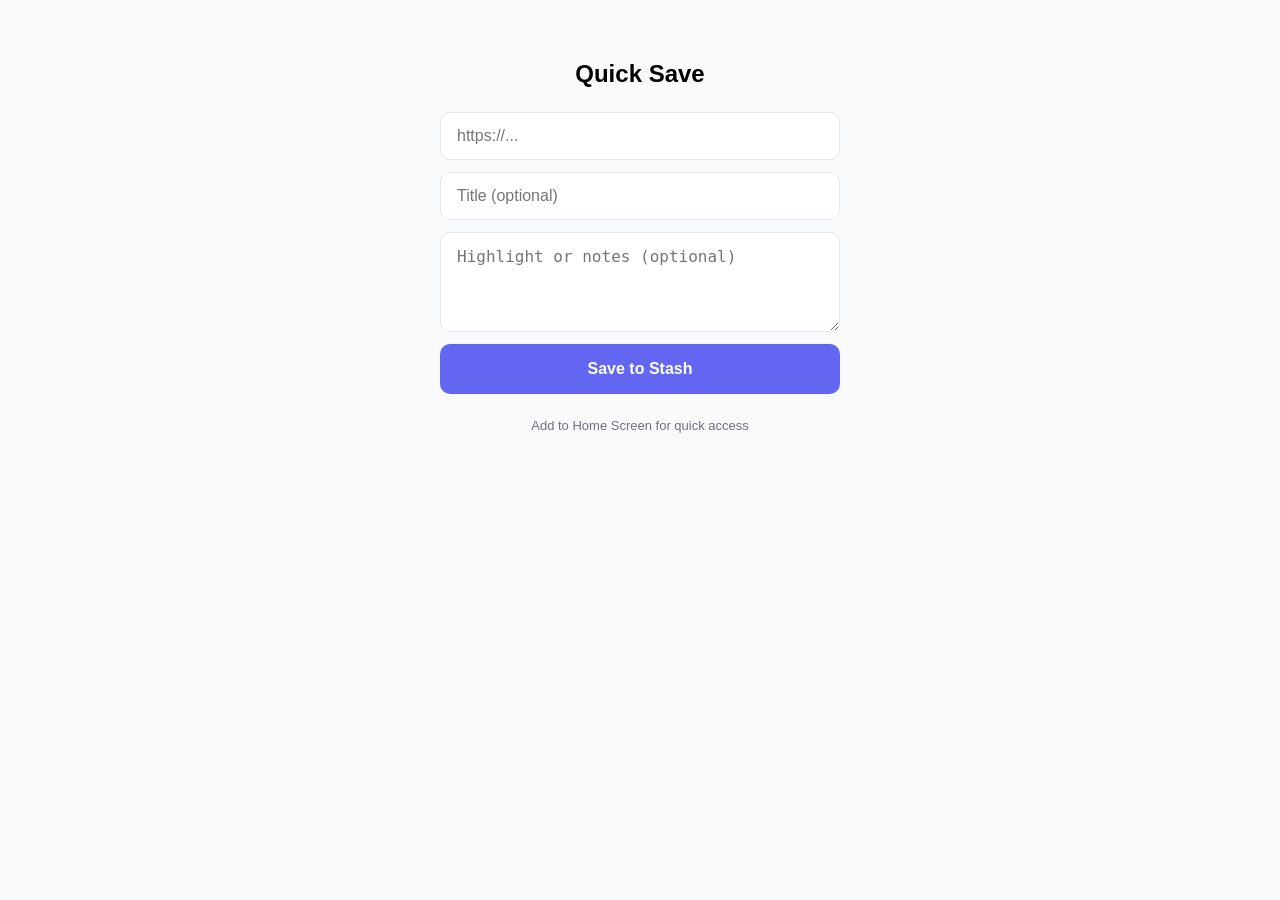
==== web/save.html @ 011a1f21 "Add Web Share Target for Android share sheet + save.html credentials" ====
<!DOCTYPE html>
<html lang="en">
<head>
  <meta charset="UTF-8">
  <meta name="viewport" content="width=device-width, initial-scale=1.0">
  <meta name="apple-mobile-web-app-capable" content="yes">
  <meta name="apple-mobile-web-app-status-bar-style" content="black-translucent">
  <title>Quick Save - Stash</title>
  <style>
    * { margin: 0; padding: 0; box-sizing: border-box; }
    body {
      font-family: -apple-system, BlinkMacSystemFont, 'Segoe UI', Roboto, sans-serif;
      background: #f9fafb;
      min-height: 100vh;
      padding: 20px;
    }
    .container {
      max-width: 400px;
      margin: 0 auto;
      padding-top: 40px;
    }
    h1 {
      font-size: 24px;
      margin-bottom: 24px;
      text-align: center;
    }
    .form {
      display: flex;
      flex-direction: column;
      gap: 12px;
    }
    input, textarea {
      padding: 14px 16px;
      border: 1px solid #e5e7eb;
      border-radius: 10px;
      font-size: 16px;
      -webkit-appearance: none;
    }
    input:focus, textarea:focus {
      outline: none;
      border-color: #6366f1;
    }
    textarea {
      min-height: 100px;
      resize: vertical;
    }
    .btn {
      padding: 16px;
      background: #6366f1;
      color: white;
      border: none;
      border-radius: 10px;
      font-size: 16px;
      font-weight: 600;
      cursor: pointer;
      -webkit-appearance: none;
    }
    .btn:active { background: #4f46e5; }
    .btn:disabled { opacity: 0.6; }
    .status {
      text-align: center;
      padding: 12px;
      border-radius: 8px;
      margin-top: 16px;
      display: none;
    }
    .status.success {
      display: block;
      background: #d1fae5;
      color: #065f46;
    }
    .status.error {
      display: block;
      background: #fee2e2;
      color: #991b1b;
    }
    .hint {
      font-size: 13px;
      color: #6b7280;
      text-align: center;
      margin-top: 24px;
    }
  </style>
</head>
<body>
  <div class="container">
    <h1>Quick Save</h1>
    <form class="form" id="save-form">
      <input type="url" id="url" placeholder="https://..." required>
      <input type="text" id="title" placeholder="Title (optional)">
      <textarea id="highlight" placeholder="Highlight or notes (optional)"></textarea>
      <button type="submit" class="btn" id="save-btn">Save to Stash</button>
    </form>
    <div class="status" id="status"></div>
    <p class="hint">Add to Home Screen for quick access</p>
  </div>

  <script>
    const CONFIG = {
      SUPABASE_URL: 'https://fczfjrgxytiwpokdklxm.supabase.co',
      SUPABASE_ANON_KEY: 'eyJhbGciOiJIUzI1NiIsInR5cCI6IkpXVCJ9.eyJpc3MiOiJzdXBhYmFzZSIsInJlZiI6ImZjemZqcmd4eXRpd3Bva2RrbHhtIiwicm9sZSI6ImFub24iLCJpYXQiOjE3NzMwNzA3NzcsImV4cCI6MjA4ODY0Njc3N30.Ag65xJZKYqC8FCG160f--Yx02BSl51sOPF-o6l0kAUo',
      USER_ID: '7dfa5d6e-040d-4494-89dc-d4a807568cec',
    };

    document.getElementById('save-form').addEventListener('submit', async (e) => {
      e.preventDefault();

      const btn = document.getElementById('save-btn');
      const status = document.getElementById('status');
      const url = document.getElementById('url').value.trim();
      const title = document.getElementById('title').value.trim();
      const highlight = document.getElementById('highlight').value.trim();

      btn.disabled = true;
      btn.textContent = 'Saving...';
      status.className = 'status';

      try {
        const data = {
          user_id: CONFIG.USER_ID,
          url: url,
          title: title || new URL(url).hostname,
          site_name: new URL(url).hostname.replace('www.', ''),
          source: 'mobile-web',
        };

        if (highlight) {
          data.highlight = highlight;
        }

        const res = await fetch(`${CONFIG.SUPABASE_URL}/rest/v1/saves`, {
          method: 'POST',
          headers: {
            'apikey': CONFIG.SUPABASE_ANON_KEY,
            'Content-Type': 'application/json',
            'Prefer': 'return=minimal',
          },
          body: JSON.stringify(data),
        });

        if (res.ok) {
          status.textContent = 'Saved!';
          status.className = 'status success';
          document.getElementById('url').value = '';
          document.getElementById('title').value = '';
          document.getElementById('highlight').value = '';
        } else {
          throw new Error('Save failed');
        }
      } catch (err) {
        status.textContent = 'Failed to save. Check the URL.';
        status.className = 'status error';
      }

      btn.disabled = false;
      btn.textContent = 'Save to Stash';
    });

    // Pre-fill from Web Share Target query params (Android share sheet)
    const params = new URLSearchParams(window.location.search);
    const sharedUrl = params.get("url") || params.get("text") || "";
    const sharedTitle = params.get("title") || "";
    if (sharedUrl.startsWith("http")) document.getElementById("url").value = sharedUrl;
    if (sharedTitle) document.getElementById("title").value = sharedTitle;

    // Auto-paste from clipboard on focus (if permitted)
    document.getElementById('url').addEventListener('focus', async () => {
      const urlInput = document.getElementById('url');
      if (urlInput.value) return;
      try {
        const text = await navigator.clipboard.readText();
        if (text.startsWith('http')) {
          urlInput.value = text;
        }
      } catch (e) {}
    });
  </script>
</body>
</html>
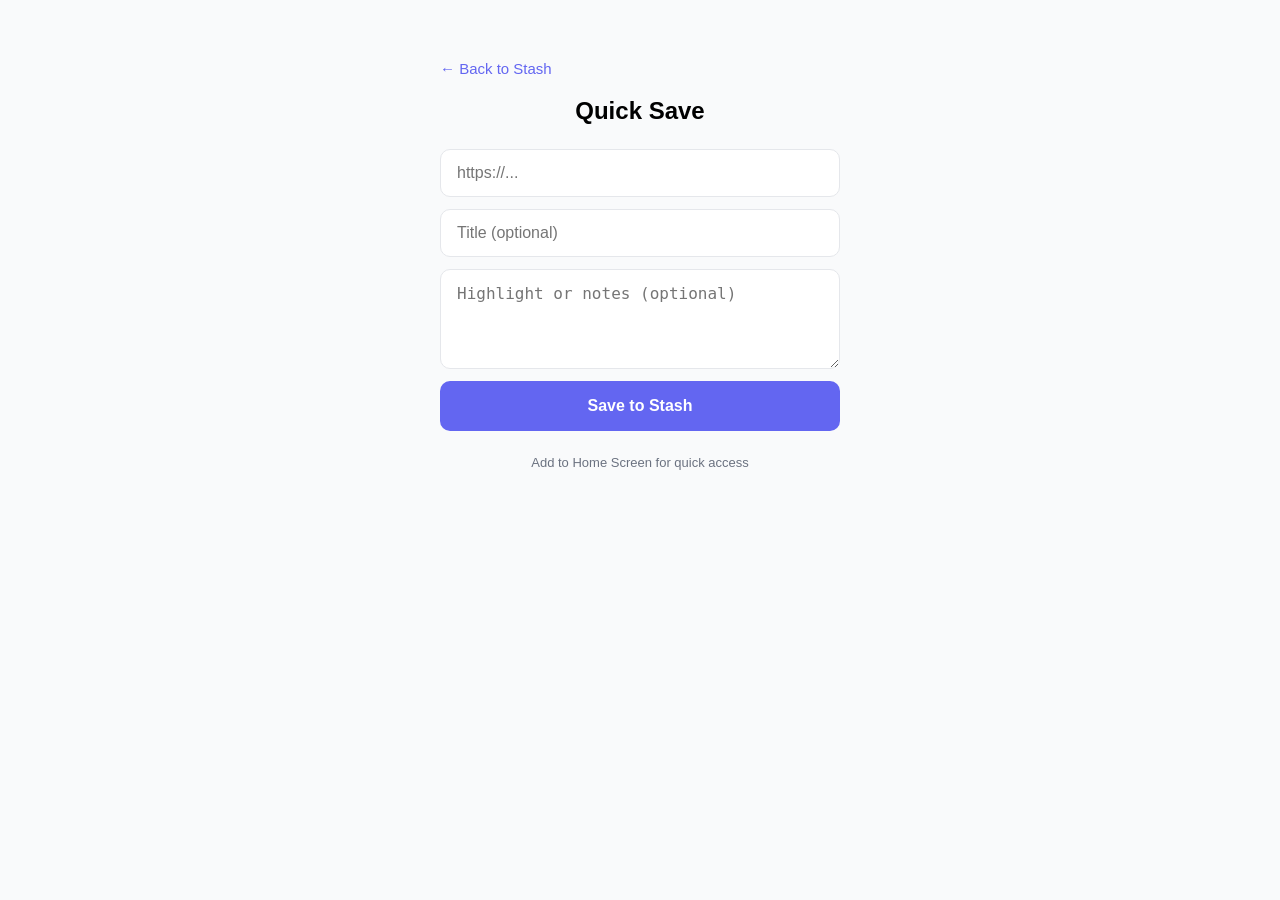
==== commit 8060f1b6: "Add back to Stash link at top of quick save screen" ====
--- a/web/save.html
+++ b/web/save.html
@@ -6,6 +6,7 @@
   <meta name="apple-mobile-web-app-capable" content="yes">
   <meta name="apple-mobile-web-app-status-bar-style" content="black-translucent">
   <title>Quick Save - Stash</title>
+  <script>(function(){const t=localStorage.getItem("stash-theme");if(t)document.documentElement.setAttribute("data-theme",t);})();</script>
   <style>
     * { margin: 0; padding: 0; box-sizing: border-box; }
     body {
@@ -74,16 +75,34 @@
       background: #fee2e2;
       color: #991b1b;
     }
+    .back-link {
+      display: none;
+      text-align: center;
+      margin-top: 16px;
+    }
+    .back-link a {
+      color: #6366f1;
+      text-decoration: none;
+      font-size: 15px;
+      font-weight: 500;
+    }
     .hint {
       font-size: 13px;
       color: #6b7280;
       text-align: center;
       margin-top: 24px;
     }
+
+    [data-theme='dark'] body { background: #1a1a2e; color: #e5e7eb; }
+    [data-theme='dark'] input,
+    [data-theme='dark'] textarea { background: #2d2d44; border-color: #4b4b6b; color: #e5e7eb; }
+    [data-theme='dark'] .hint { color: #9ca3af; }
+    [data-theme='dark'] .back-link a { color: #818cf8; }
   </style>
 </head>
 <body>
   <div class="container">
+    <a href="#" onclick="event.preventDefault();window.location.replace('/?from=save');" style="display:inline-block;margin-bottom:20px;color:#6366f1;text-decoration:none;font-size:15px;font-weight:500;">← Back to Stash</a>
     <h1>Quick Save</h1>
     <form class="form" id="save-form">
       <input type="url" id="url" placeholder="https://..." required>
@@ -92,7 +111,10 @@
       <button type="submit" class="btn" id="save-btn">Save to Stash</button>
     </form>
     <div class="status" id="status"></div>
-    <p class="hint">Add to Home Screen for quick access</p>
+    <div class="back-link" id="back-link">
+        <a href="#" onclick="event.preventDefault();window.location.replace('/?from=save');">← Back to Stash</a>
+      </div>
+      <p class="hint">Add to Home Screen for quick access</p>
   </div>
 
   <script>
@@ -116,37 +138,44 @@
       status.className = 'status';
 
       try {
-        const data = {
-          user_id: CONFIG.USER_ID,
-          url: url,
-          title: title || new URL(url).hostname,
-          site_name: new URL(url).hostname.replace('www.', ''),
-          source: 'mobile-web',
-        };
-
+        // If it's a highlight, save directly; otherwise use API route to fetch metadata
         if (highlight) {
-          data.highlight = highlight;
+          const res = await fetch(`${CONFIG.SUPABASE_URL}/rest/v1/saves`, {
+            method: 'POST',
+            headers: {
+              'apikey': CONFIG.SUPABASE_ANON_KEY,
+              'Authorization': `Bearer ${CONFIG.SUPABASE_ANON_KEY}`,
+              'Content-Type': 'application/json',
+              'Prefer': 'return=minimal',
+            },
+            body: JSON.stringify({
+              user_id: CONFIG.USER_ID,
+              url: url,
+              title: title || new URL(url).hostname,
+              site_name: new URL(url).hostname.replace('www.', ''),
+              highlight: highlight,
+              source: 'mobile-share',
+            }),
+          });
+          if (!res.ok) throw new Error('Save failed');
+        } else {
+          // Server-side fetch + metadata extraction via Vercel API
+          const res = await fetch('/api/save', {
+            method: 'POST',
+            headers: { 'Content-Type': 'application/json' },
+            body: JSON.stringify({ url, title }),
+          });
+          if (!res.ok) throw new Error('Save failed');
+          const result = await res.json();
+          if (result.title && !title) document.getElementById('title').value = result.title;
         }
 
-        const res = await fetch(`${CONFIG.SUPABASE_URL}/rest/v1/saves`, {
-          method: 'POST',
-          headers: {
-            'apikey': CONFIG.SUPABASE_ANON_KEY,
-            'Content-Type': 'application/json',
-            'Prefer': 'return=minimal',
-          },
-          body: JSON.stringify(data),
-        });
-
-        if (res.ok) {
-          status.textContent = 'Saved!';
-          status.className = 'status success';
-          document.getElementById('url').value = '';
-          document.getElementById('title').value = '';
-          document.getElementById('highlight').value = '';
-        } else {
-          throw new Error('Save failed');
-        }
+        status.textContent = 'Saved!';
+        document.getElementById('back-link').style.display = 'block';
+        status.className = 'status success';
+        document.getElementById('url').value = '';
+        document.getElementById('title').value = '';
+        document.getElementById('highlight').value = '';
       } catch (err) {
         status.textContent = 'Failed to save. Check the URL.';
         status.className = 'status error';
